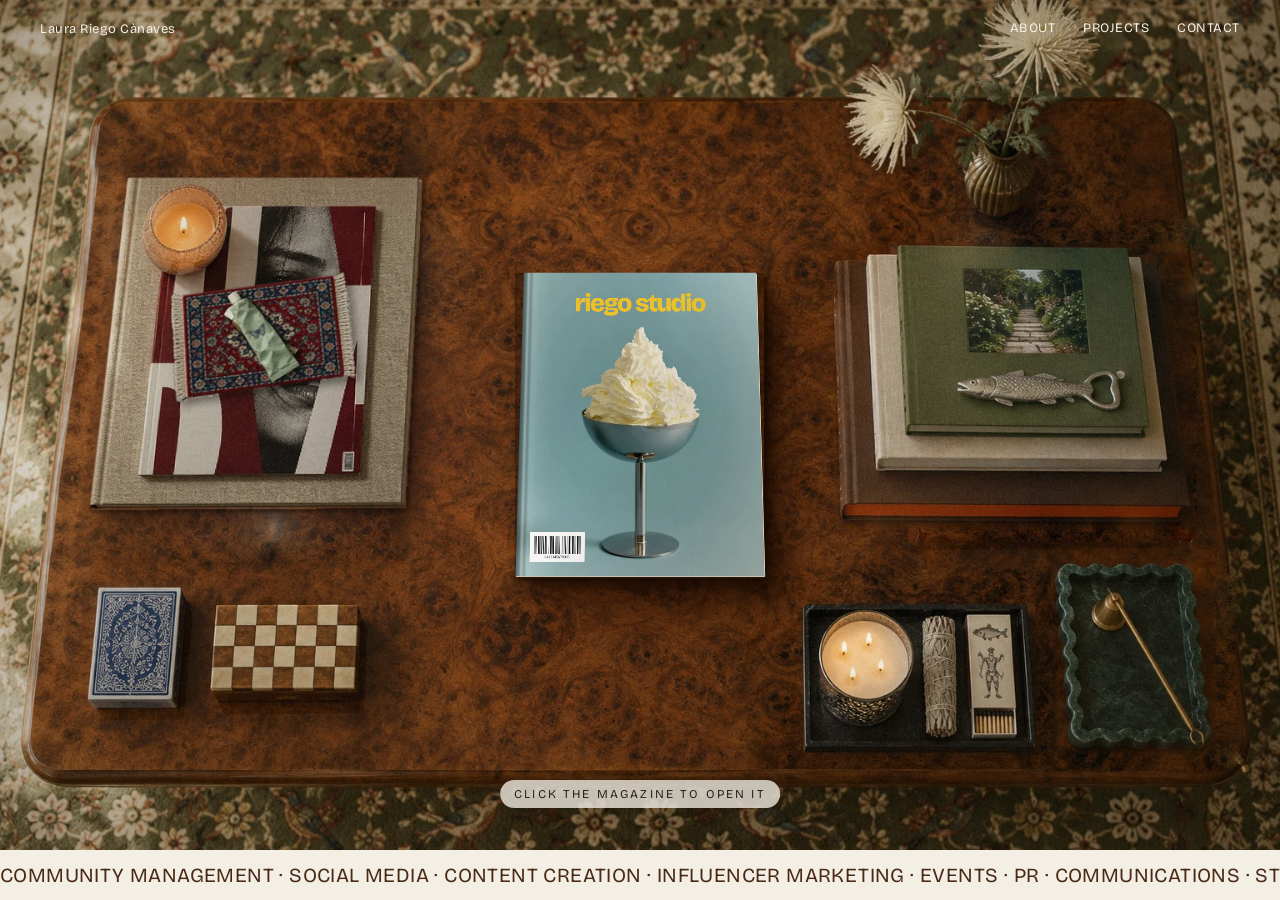
==== index.html @ 394cac2c "Coffee table: portfolio magazine follows the table's perspective too Co-Authored-By: Claude Opus 5.5" ====
<!DOCTYPE html>
<html lang="en">
<head>
<meta charset="UTF-8">
<meta name="viewport" content="width=device-width, initial-scale=1.0">
<title>Laura Riego Cànaves · riego studio</title>
<meta name="description" content="Laura Riego Cànaves, Creative Comms and Marketing Specialist. Portfolio of projects in community management, content creation, influencer marketing, events and PR.">
<meta property="og:title" content="Laura Riego Cànaves · riego studio">
<meta property="og:description" content="Creative Comms and Marketing Specialist.">
<meta property="og:image" content="/img/cover-back.webp">
<script src="js/page-flip.browser.js"></script>
<link href="https://fonts.googleapis.com/css2?family=Bricolage+Grotesque:opsz,wght@12..96,400;12..96,600;12..96,800&display=swap" rel="stylesheet">
<style>
  :root{
    --paper:#f4f1e8; --cream:#ebebe1; --ink:#161616; --soft:#55554e; --mute:#86867d; --line:#7a4a33;
    --yellow:#f2c72b; --font:"Bricolage Grotesque",system-ui,sans-serif;
    /* type scale (1.25): 13 / 16 / 20 / 25 / 39 / 61 */
    --t13:13px; --t16:16px; --t20:20px; --t25:25px; --t39:39px; --t61:61px;
  }
  *{box-sizing:border-box;margin:0;padding:0}
  html,body{background:#56542e;color:var(--ink)}
  body{font-family:var(--font);font-size:var(--t16);overflow:hidden;height:100vh}
  .table{position:fixed;inset:0;z-index:0;background:
      repeating-linear-gradient(90deg,rgba(0,0,0,.06) 0 2px,transparent 2px 7px),
      radial-gradient(ellipse at 50% 40%,#6d6a3d 0%,#56542e 70%,#4a4827 100%);}
  .scroller{position:relative;z-index:1}

  .bar{position:fixed;top:0;left:0;right:0;z-index:30;display:flex;justify-content:space-between;align-items:center;padding:20px 40px;font-size:var(--t13);color:var(--cream);letter-spacing:.04em}
  .bar .links{display:flex;gap:28px}
  .bar a{color:inherit;text-decoration:none;text-transform:uppercase;outline:none;border-bottom:1px solid transparent;transition:border-color .2s}
  .bar a:hover,.bar a:focus-visible,.bar a.on{border-bottom-color:currentColor}
  .toggles{position:fixed;left:0;right:0;top:50px;z-index:30;text-align:center;font-size:11px;color:var(--cream);letter-spacing:.04em;opacity:.85}
  .toggle{white-space:nowrap}
  .toggle button{background:none;border:0;color:inherit;font:inherit;cursor:pointer;opacity:.5;letter-spacing:.04em}
  .toggle button.on{opacity:1;text-decoration:underline;text-underline-offset:3px}
  .hint{position:fixed;left:50%;bottom:66px;transform:translateX(-50%);z-index:30;color:var(--cream);font-size:var(--t13);letter-spacing:.14em;opacity:var(--hint,1)}

  .stage{position:fixed;inset:0;z-index:5;overflow:hidden}
  .wrap{position:absolute;left:50%;top:calc(50% - 6px);width:1100px;height:700px;transform:translate(-50%,-50%) scale(var(--s,1)) translateX(var(--shift,-25%)) rotate(var(--rot,0deg)) translateX(25%) perspective(1400px) rotateX(var(--tilt,0deg)) translateX(-25%);transform-origin:50% 50%;transition:transform .55s cubic-bezier(.45,.05,.25,1)}
  #book{width:1100px;height:700px}
  /* paper: one class on <body class="p-recycled"> picks the stock */
  body{--pbg:#fbfaf7;--ptex:none;--psize:auto}
  body.p-cream{--pbg:#f4f1e8;--ptex:url("data:image/svg+xml,%3Csvg xmlns='http://www.w3.org/2000/svg' width='200' height='200'%3E%3Cfilter id='n'%3E%3CfeTurbulence type='fractalNoise' baseFrequency='.9' numOctaves='2' stitchTiles='stitch'/%3E%3CfeColorMatrix values='0 0 0 0 .5  0 0 0 0 .5  0 0 0 0 .5  0 0 0 .16 0'/%3E%3C/filter%3E%3Crect width='100%25' height='100%25' filter='url(%23n)'/%3E%3C/svg%3E");--psize:200px}
  body.p-laid{--pbg:#f7f5ef;--ptex:repeating-linear-gradient(0deg,rgba(90,80,60,.045) 0 1px,transparent 1px 3px),repeating-linear-gradient(90deg,rgba(90,80,60,.06) 0 1px,transparent 1px 28px);--psize:auto}
  body.p-linen{--pbg:#f6f3ec;--ptex:repeating-linear-gradient(0deg,rgba(90,80,60,.05) 0 1px,transparent 1px 2px),repeating-linear-gradient(90deg,rgba(90,80,60,.05) 0 1px,transparent 1px 2px),url("data:image/svg+xml,%3Csvg xmlns='http://www.w3.org/2000/svg' width='200' height='200'%3E%3Cfilter id='n'%3E%3CfeTurbulence type='fractalNoise' baseFrequency='.6' numOctaves='2' stitchTiles='stitch'/%3E%3CfeColorMatrix values='0 0 0 0 .45  0 0 0 0 .45  0 0 0 0 .45  0 0 0 .12 0'/%3E%3C/filter%3E%3Crect width='100%25' height='100%25' filter='url(%23n)'/%3E%3C/svg%3E");--psize:auto,auto,200px}
  body.p-recycled{--pbg:#f3f1ea;--ptex:url("data:image/svg+xml,%3Csvg xmlns='http://www.w3.org/2000/svg' width='260' height='260'%3E%3Cfilter id='f'%3E%3CfeTurbulence type='fractalNoise' baseFrequency='.35' numOctaves='2' seed='4'/%3E%3CfeColorMatrix values='0 0 0 0 .5  0 0 0 0 .46  0 0 0 0 .42  0 0 0 22 -16.1'/%3E%3CfeComponentTransfer%3E%3CfeFuncA type='linear' slope='.32'/%3E%3C/feComponentTransfer%3E%3C/filter%3E%3Crect width='100%25' height='100%25' filter='url(%23f)'/%3E%3C/svg%3E"),url("data:image/svg+xml,%3Csvg xmlns='http://www.w3.org/2000/svg' width='200' height='200'%3E%3Cfilter id='n'%3E%3CfeTurbulence type='fractalNoise' baseFrequency='1.2' numOctaves='2' stitchTiles='stitch'/%3E%3CfeColorMatrix values='0 0 0 0 .45  0 0 0 0 .45  0 0 0 0 .45  0 0 0 .14 0'/%3E%3C/filter%3E%3Crect width='100%25' height='100%25' filter='url(%23n)'/%3E%3C/svg%3E");--psize:260px,200px}
  .page .pg{position:absolute;inset:0;background-color:var(--pbg);background-image:var(--ptex);background-size:var(--psize);overflow:hidden}
  /* 3D: pages curve into the spine and catch light on the outer edge */
  .page .pg::after{content:'';position:absolute;inset:0;pointer-events:none;z-index:6}
  .page.odd .pg::after{background:linear-gradient(270deg,rgba(0,0,0,.38) 0%,rgba(0,0,0,.24) 1.5%,rgba(0,0,0,.15) 4%,rgba(0,0,0,.09) 7%,rgba(0,0,0,.05) 11%,rgba(0,0,0,.025) 16%,rgba(255,255,255,.08) 22%,rgba(255,255,255,0) 32%,rgba(0,0,0,0) 90%,rgba(0,0,0,.04) 100%)}
  .page.even .pg::after{background:linear-gradient(90deg,rgba(0,0,0,.34) 0%,rgba(0,0,0,.22) 1.5%,rgba(0,0,0,.14) 4%,rgba(0,0,0,.08) 7%,rgba(0,0,0,.045) 11%,rgba(0,0,0,.02) 16%,rgba(255,255,255,.08) 22%,rgba(255,255,255,0) 32%,rgba(0,0,0,0) 90%,rgba(0,0,0,.04) 100%)}
  .page.blank .pg{background:none!important}
  .page.blank .pg::after{display:none}
  .page.cover-page .pg::after{background:linear-gradient(90deg,rgba(0,0,0,.18),rgba(0,0,0,0) 4%,rgba(255,255,255,.06) 6%,rgba(255,255,255,0) 14%)}
  .page.back-page .pg::after{background:linear-gradient(270deg,rgba(0,0,0,.18),rgba(0,0,0,0) 4%,rgba(255,255,255,.06) 6%,rgba(255,255,255,0) 14%)}
  /* page-block thickness under the open book */
  .stack{position:absolute;top:0;width:550px;height:700px;pointer-events:none;z-index:0;transition:transform .5s;
    background:repeating-linear-gradient(90deg,#e9e6dd 0 1px,#d6d2c7 1px 2px);box-shadow:0 24px 34px -14px rgba(0,0,0,.45)}
  .stack.l{left:0;transform:translate(calc(var(--wl,0px) * -1),calc(var(--wl,0px) * .5))}
  .stack.r{left:550px;transform:translate(var(--wr,0px),calc(var(--wr,0px) * .5))}
  #book{position:relative;z-index:1}
  .stf__parent{filter:drop-shadow(0 18px 18px rgba(0,0,0,.28)) drop-shadow(0 2px 3px rgba(0,0,0,.25))}
  .folio{position:absolute;bottom:18px;font-size:11px;color:var(--mute);letter-spacing:.06em}
  .odd .folio{left:22px}.even .folio{right:22px}

  /* shared text styles: one family, two weights, six sizes */
  .pad{position:absolute;inset:48px}
  .label{font-size:var(--t13);color:var(--mute);letter-spacing:.08em;text-transform:uppercase}
  .h{font-weight:800;font-size:var(--t39);line-height:1.02;letter-spacing:-.03em}
  .sub{font-weight:600;font-size:var(--t16)}
  .body{font-size:var(--t16);line-height:1.55;color:var(--soft)}
  .rule{width:28px;height:1px;background:var(--ink);margin:20px 0 14px}

  /* covers */
  .cover{background-size:cover;background-position:center}
  .mast{position:absolute;left:0;right:0;top:44px;text-align:center;font-weight:800;font-size:var(--t61);line-height:1;letter-spacing:-.045em;color:var(--mast,var(--yellow))}
  .barcode{position:absolute;left:30px;bottom:30px;background:#fff;padding:6px 6px 2px;line-height:0}
  .barcode img{width:110px;height:auto}
  .bmast{position:absolute;left:30px;top:26px;font-weight:800;font-size:var(--t39);letter-spacing:-.04em;color:var(--yellow)}
  .bmail{position:absolute;right:28px;bottom:26px;font-size:var(--t13);color:var(--ink);background:rgba(244,241,232,.85);padding:4px 8px}

  /* intro + skills */
  .skills{list-style:none;display:grid;grid-template-columns:1fr 1fr;grid-auto-flow:column;grid-template-rows:repeat(6,auto);column-gap:24px;margin-top:14px}
  .skills li{display:grid;grid-template-columns:22px 1fr;column-gap:10px;align-items:baseline;font-size:var(--t16);line-height:1.9;color:var(--soft)}
  .skills li span{text-align:right;font-size:var(--t13);color:var(--mute);font-variant-numeric:tabular-nums}

  /* food collage */
  .food .item{position:absolute;opacity:0;transform:translateY(18px) rotate(var(--r,0deg));transition:opacity .7s,transform .9s cubic-bezier(.2,.7,.2,1);transition-delay:var(--d,0s)}
  .food.on .item{opacity:1;transform:translateY(0) rotate(var(--r,0deg))}
  .food .item img{width:100%;height:100%;object-fit:contain;display:block;filter:drop-shadow(0 6px 8px rgba(0,0,0,.16))}
  .food .num{position:absolute;width:32px;text-align:center;font-size:var(--t13);color:var(--ink);opacity:0;transition:opacity .5s;transition-delay:calc(var(--d,0s) + .45s)}
  .food.on .num{opacity:1}
  .food svg path{transition:stroke-dashoffset .6s;transition-delay:calc(var(--d,0s) + .3s)}
  .food.on svg path{stroke-dashoffset:0!important}
  .food svg{position:absolute;inset:0;width:100%;height:100%;pointer-events:none}
  .food svg path{fill:none;stroke:var(--line);stroke-width:.9;stroke-linecap:round;opacity:.6}

  /* projects index + grid */
  .plist{list-style:none;margin-top:18px}
  .plist li{margin-bottom:7px;cursor:pointer}
  .plist .t{font-size:var(--t13);color:var(--mute);margin-top:2px}
  .pgrid{position:absolute;left:40px;right:40px;top:40px;bottom:23px;display:grid;grid-template-columns:repeat(3,1fr);grid-template-rows:repeat(3,1fr);column-gap:14px;row-gap:14px}
  .cell{display:flex;flex-direction:column;min-height:0}
  .cell{cursor:pointer}
  .cell .ph{flex:1;min-height:0;background:#d9d9d1;overflow:hidden}
  .cell .ph img{width:100%;height:100%;object-fit:cover;display:block;transition:transform .4s}
  .cell:hover .ph img{transform:scale(1.04)}
  .cell .cap{font-size:var(--t13);margin-top:6px;line-height:1.3;height:2.6em}

  /* project pages */
  .tags{font-size:var(--t13);color:var(--mute);letter-spacing:.06em;text-transform:uppercase;line-height:1.6;margin:14px 0 22px}
  .stats{display:grid;grid-template-columns:1fr 1fr;gap:18px 20px;margin-top:28px}
  .stats b{display:block;font-weight:800;font-size:var(--t39);letter-spacing:-.03em;line-height:1}
  .stats span{font-size:var(--t13);color:var(--mute)}
  .media{position:absolute;left:40px;top:40px;width:470px;height:610px}
  .media .m{position:absolute;background:#dcdad2}
  .media .m.tph{background:none;filter:drop-shadow(0 8px 10px rgba(0,0,0,.28))}
  .tph-scr{position:absolute;left:5.57%;top:2.96%;width:89.2%;height:94.25%;border-radius:12% / 5.6%;background:#000;overflow:hidden}
  .media .m img.tph-frame{position:absolute;inset:0;width:100%;height:100%;object-fit:fill}
  .tph-st{position:absolute;left:0;right:0;top:5%;aspect-ratio:9/16;border-radius:8px;overflow:hidden}
  .tph-track{display:flex;height:100%;transition:transform .55s cubic-bezier(.45,.05,.25,1)}
  .tph-track img{flex:0 0 100%;width:100%;height:100%;object-fit:cover;display:block}
  .tph-bars{position:absolute;top:6px;left:6px;right:6px;display:flex;gap:2px}
  .tph-bars i{flex:1;height:2px;border-radius:2px;background:rgba(255,255,255,.38);overflow:hidden}
  .tph-bars b{display:block;height:100%;width:0;background:#fff}
  .tph-bars i.done b{width:100%}
  .tph-bars i.on b{animation:tphfill 2.3s linear forwards}
  @keyframes tphfill{to{width:100%}}
  .tph-reply{position:absolute;left:6px;right:7px;bottom:2.6%;display:flex;align-items:center;gap:5px}
  .tph-reply span{flex:1;height:11px;border:.8px solid rgba(255,255,255,.55);border-radius:99px;color:#fff;font:400 4.6px/10px -apple-system,Helvetica,Arial,sans-serif;padding-left:7px}
  .tph-reply svg{width:8px;height:8px;flex:0 0 8px}
  .tph-head{position:absolute;top:9px;left:6px;right:6px;display:flex;align-items:center;gap:3px;color:#fff;font:600 5px -apple-system,Helvetica,Arial,sans-serif;text-shadow:0 0 3px rgba(0,0,0,.25)}
  .media .m .tph-head img{width:9px;height:9px;flex:0 0 9px;border-radius:50%;box-shadow:0 0 0 .8px #fff}.tph-head b{flex:1;font-weight:600}.tph-head span{font-weight:400;font-size:6px}
  .tph-scr.igp{background:#fff;padding-top:9%;font-family:-apple-system,Helvetica,Arial,sans-serif;color:#111}
  .igp-top{display:flex;align-items:center;gap:3px;padding:0 6px 5px;border-bottom:.5px solid #eee}.igp-top svg{width:8px;height:8px}.igp-top b{font-size:6.5px;font-weight:700}
  .igp-user{display:flex;align-items:center;gap:3px;padding:4px 6px}.media .m .igp-user img{width:11px;height:11px;flex:0 0 11px;border-radius:50%}.igp-user b{font-size:5.6px;font-weight:600}.igp-tick{width:6px;height:6px}.igp-user span{margin-left:auto;font-size:4px;letter-spacing:.5px;color:#222}
  .igp-media{width:100%;aspect-ratio:4/5;background:#eee;overflow:hidden}.igp-media video{width:100%;height:100%;object-fit:cover;display:block}
  .igp-act{display:flex;align-items:center;gap:5px;padding:2px 6px 4px}.igp-act svg{width:9px;height:9px;flex:0 0 9px}.igp-sp{flex:1}
  .igp-dots{display:flex;justify-content:center;gap:1.6px;padding-top:5px}.igp-dots i{width:2.6px;height:2.6px;border-radius:50%;background:#c7c7c7}.igp-dots i.on{background:#0095f6}
  .igp-likes{font-size:5.4px;font-weight:600;padding:1px 6px}
  .igp-cap{font-size:5.2px;line-height:1.35;padding:1px 6px}.igp-cap b{font-weight:600}.igp-cap em{font-style:normal;color:#737373}
  .igp-date{font-size:4.4px;color:#737373;padding:2px 6px}
  .media .m img,.media .m video{width:100%;height:100%;object-fit:cover;object-position:var(--pos,center);display:block}
  .media .m.contain{background:none}
  .mk{position:absolute;inset:0;background-size:cover;background-position:center}
  .mkv{position:absolute;left:0;top:0;width:443px;height:960px;transform-origin:0 0;overflow:hidden;background:#000}
  .mkv .hidepill{position:absolute;left:25.5%;top:.9%;width:47%;height:5.3%;background:#e8deba;border-radius:4px;filter:blur(1px)}
  .mkv video{width:100%;height:100%;object-fit:cover;display:block}
  .media .m.contain img,.media .m.contain video{object-fit:contain}
  .media .canv{position:absolute;overflow:hidden}
  .media .canv .m{background:none}

  /* numbers */
  .prices{list-style:none;margin-top:18px}
  .prices li{display:flex;align-items:baseline;gap:10px;padding:14px 0;font-size:var(--t16)}
  .prices .dots{flex:1;border-bottom:1px dotted rgba(22,22,22,.45);transform:translateY(-5px)}
  .prices b{font-weight:800;font-size:var(--t39);letter-spacing:-.03em}
  .contact{display:flex;gap:24px;margin-top:12px;font-size:var(--t16)}
  .contact a{color:inherit;text-decoration:none}

  .inv{display:flex;flex-direction:column}
  .inv-top{display:flex;justify-content:space-between;border-bottom:1px solid rgba(22,22,22,.25);padding-bottom:10px}
  .inv-h{font-weight:800;font-size:var(--t61);line-height:.98;letter-spacing:-.04em;margin-top:120px}
  .inv-lede{font-size:var(--t20);line-height:1.45;color:var(--ink);max-width:400px}
  .inv-list{margin-top:34px;border-top:1px solid rgba(22,22,22,.25)}
  .inv-list div{display:flex;justify-content:space-between;align-items:baseline;padding:13px 0;border-bottom:1px solid rgba(22,22,22,.25)}
  .inv-list dt{font-size:var(--t13);color:var(--mute);letter-spacing:.08em;text-transform:uppercase}
  .inv-list dd{font-size:var(--t16)}
  .inv-list a{color:inherit;text-decoration:none}
  .inv-foot{margin-top:auto}
  body.mobile{--t13:17px;--t16:21px;--t20:24px;--t25:28px;--t39:46px;--t61:66px}
  body.mobile .wrap{width:550px;height:900px;top:calc(50% + 4px)}
  body.mobile #book{width:550px;height:900px}
  body.mobile .media{top:150px}
  body.mobile .food{top:100px!important;bottom:auto!important;height:700px}
  body.mobile .pgrid{top:60px;bottom:60px}
  body.mobile .stack{display:none}
  body.mobile .bar{padding:14px 16px;font-size:11px}
  body.mobile .bar .links{gap:14px}
  body.mobile .marquee div{font-size:15px;padding:10px 0}
  body.mobile .hint{bottom:52px;font-size:11px;white-space:nowrap}
  .marquee{position:fixed;left:0;right:0;bottom:0;z-index:30;background:var(--cream);border-top:1px solid rgba(22,22,22,.25);overflow:hidden;white-space:nowrap}
  .marquee div{display:inline-block;padding:13px 0;font-size:var(--t20);letter-spacing:.02em;animation:roll 50s linear infinite}
  @keyframes roll{to{transform:translateX(-50%)}}
  @media (prefers-reduced-motion:reduce){.marquee div{animation:none}}

  /* coffee table concept */
  .table{display:none}
  #table{position:fixed;inset:0 0 var(--banh,50px) 0;z-index:0;pointer-events:none;background:var(--tbg) center/cover no-repeat;transition:transform 1s cubic-bezier(.45,.05,.25,1),filter 1s}
  #table:after{content:"";position:absolute;inset:0;background:radial-gradient(ellipse at center,rgba(0,0,0,0) 40%,rgba(20,10,0,.35) 100%)}
  body.is-open #table{transform:scale(1.18);filter:blur(3px) brightness(.72)}
  html,body{background:#3a2414}
  #table{z-index:0!important}
  .wrap{transition:transform .9s cubic-bezier(.45,.05,.25,1)}
  body:not(.is-open) .wrap{cursor:pointer;margin-top:var(--tshift,-25px)}
  .wrap{transition:margin-top .9s cubic-bezier(.45,.05,.25,1)}


  body:not(.is-open) .cover-page.--right{box-shadow:0.60px 0.90px 0 #e2dacb,1.20px 1.80px 0 #c9c0ae,1.80px 2.70px 0 #a99f8c,3px 4px 1.5px rgba(35,16,3,.5);border-radius:1px 3px 3px 1px}
  .cover-page:before{content:"";position:absolute;top:0;bottom:0;left:0;width:7%;z-index:3;pointer-events:none;opacity:0;transition:opacity .4s;
    background:linear-gradient(90deg,rgba(0,0,0,.34) 0,rgba(0,0,0,.18) 18%,rgba(255,250,240,.32) 30%,rgba(0,0,0,.14) 46%,rgba(255,250,240,.10) 62%,rgba(0,0,0,0) 100%)}
  body:not(.is-open) .cover-page:before{opacity:1}
  body:not(.is-open) .cover-page .cover{filter:saturate(.78) contrast(.9) sepia(.22) brightness(.86)}
  .cover-page:after{content:"";position:absolute;inset:0;pointer-events:none;opacity:0;transition:opacity .4s;
    background:linear-gradient(118deg,rgba(255,238,210,.20) 0%,rgba(255,255,255,.04) 28%,rgba(255,255,255,0) 45%,rgba(40,18,0,.24) 100%),radial-gradient(ellipse 60% 40% at 30% 20%,rgba(255,245,225,.10),rgba(255,255,255,0) 70%),url("data:image/svg+xml,%3Csvg xmlns='http://www.w3.org/2000/svg' width='160' height='160'%3E%3Cfilter id='n'%3E%3CfeTurbulence type='fractalNoise' baseFrequency='.9' numOctaves='2' stitchTiles='stitch'/%3E%3CfeColorMatrix values='0 0 0 0 .5 0 0 0 0 .45 0 0 0 0 .4 0 0 0 .22 0'/%3E%3C/filter%3E%3Crect width='100%25' height='100%25' filter='url(%23n)'/%3E%3C/svg%3E");mix-blend-mode:multiply}
  body:not(.is-open) .cover-page:after{opacity:1}
  body:not(.is-open) .cover-page.--right > *:not(:before){filter:saturate(.78) contrast(.92) sepia(.2) brightness(.88)}
  body:not(.is-open) .cover-page .cover{filter:saturate(1.08) contrast(.98) sepia(.1) brightness(.95)!important}
  body:not(.is-open) .stf__parent{filter:none!important}
  #magsh{position:fixed;z-index:1;pointer-events:none;border-radius:3px;transition:opacity .4s;opacity:0}
  body:not(.is-open) #magsh{opacity:1}
  body.is-open .cover-page{box-shadow:none}
  body:not(.is-open) #book .page:first-child,body:not(.is-open) #book{border-radius:2px}
  #hint{position:fixed;left:50%;bottom:92px;transform:translateX(-50%);color:#f5ecdf;font-size:12px;letter-spacing:.18em;text-transform:uppercase;opacity:.85;transition:opacity .4s;text-shadow:0 1px 6px rgba(0,0,0,.5);pointer-events:none}
  body.is-open #hint{opacity:0}
  #closeMag{position:fixed;left:50%;bottom:calc(var(--banh,50px) + 14px);transform:translateX(-50%);z-index:40;font:inherit;font-size:11px;letter-spacing:.14em;text-transform:uppercase;color:#2a2620;background:rgba(243,239,228,.92);border:0;border-radius:99px;padding:7px 14px;cursor:pointer;opacity:0;pointer-events:none;transition:opacity .4s}
  body.is-open #closeMag{opacity:1;pointer-events:auto}
  body.is-open .stage{cursor:zoom-out}

</style>
</head>
<body><div id="table"></div>
<div class="table"></div>
<div class="bar">
  <span>Laura Riego Cànaves</span>
  <div class="links"><a href="#about" data-nav="about">About</a><a href="#projects" data-nav="projects">Projects</a><a href="#contact" data-nav="contact">Contact</a></div>
</div>
<div class="hint" id="hint">CLICK THE MAGAZINE TO OPEN IT</div><button id="closeMag" type="button" aria-label="Close the magazine">Close magazine ✕</button>
<script>if(matchMedia("(max-width: 600px), (pointer: coarse) and (max-width: 900px)").matches)document.getElementById("hint").textContent="SWIPE TO TURN THE PAGE";</script>
<div class="stage"><div class="wrap" id="wrap"><div class="stack l" id="stackL"></div><div class="stack r" id="stackR"></div><div id="book"></div></div></div>
<div class="marquee"><div id="mq"></div></div>

<script>
const SK=['Curious','Open-minded','Adaptable','Committed','Collaborative','Creative thinker','Easy going','Reliable','Problem solver','Critical thinker','Active listener','Fast learner'];
const V=(src,poster)=>({v:src,poster});
const PROJECTS=[
 {name:'Radisson Hotels Group',thumb:'img/grid-patio.webp',tags:'PR · Influencer marketing · Email marketing · Marketing and communications · Seasonal promotional strategies',
  stats:[['4','continents of media and agency partners'],['80+','press releases'],['3','influencer events supported'],['8','creator partnerships across 2 seasonal campaigns']],
  text:'Managed the end-to-end press release process for Radisson Hotel Group, overseeing design, layout, asset distribution, and coordination with media and agencies across Europe, Asia Pacific, the Middle East, and Africa. Developed influencer campaign strategies, managed creator partnerships and the Creator Hub programme, and supported international press trips while tracking media coverage, campaign performance, and earned media value to strengthen global brand visibility.',
  rows:[[{v:'video/radisson-2.mp4',poster:'img/p/radisson-video-2-poster.webp',ar:1016/640}],
        [{i:'img/p/radisson-2.webp',ar:606/762},{v:'video/radisson-3.mp4',poster:'img/p/radisson-video-3-poster.webp',ar:612/720}],
        [{i:'img/p/radisson-wide.webp',ar:1662/413}]]},
 {name:'Spotlight Comunicación',thumb:'img/grid-food.webp',tags:'Community management · Content creation · Influencer marketing · Media outreach · Events · Communication strategy · Shootings',
  text:'Managed digital marketing and community management for 15+ luxury hospitality brands, creating content, supporting photoshoots, coordinating campaigns and influencer activations, and overseeing social media production. Managed the agency’s Instagram and website, increasing followers by 30% and engagement by 25%, while supporting over 30 creator collaborations and tracking campaign performance.',
  stats:[['15+','luxury hospitality brands'],['30+','creator collaborations'],['30%','increase in followers'],['25%','increase in engagement']],
  tiles:{cols:3,ar:0.8},rows:[[{v:'video/spotlight-1.mp4',poster:'img/p/spotlight-video-1-poster.webp',ar:722/900},{v:'video/spotlight-2.mp4',poster:'img/p/spotlight-video-2-poster.webp',ar:642/900,pos:'50% 20%'},{i:'img/p/spotlight-3.webp',ar:1179/1434}],
        [{i:'img/p/spotlight-4.webp',ar:1179/1474},{v:'video/spotlight-3.mp4',poster:'img/p/spotlight-video-3-poster.webp',ar:724/900},{i:'img/p/spotlight-6.webp',ar:1179/1437}]]},
 {name:'TEDxIE Madrid',thumb:'img/grid-tedx.webp',tags:'Team management · Social media · Content creation · Event creation & set up · Merchandising',
  text:'Led the creative direction for TEDxIE Madrid by developing branding, digital campaigns, and promotional content. Designed merchandise, managed event communications and content creation, contributed to speaker selection, and oversaw the live event setup and content capture to deliver a cohesive and engaging brand experience.',
  stats:[['400+','attendees'],['5','team members led']],
  rows:[[{i:'img/p/tedxie-1.webp',ar:1080/1350},{i:'img/p/tedxie-2.webp',ar:2000/1332}],
        [{i:'img/p/tedxie-3.webp',ar:1080/1350},{i:'img/p/tedxie-4.webp',ar:2000/1332}],
        [{i:'img/p/tedxie-5.webp',ar:2000/1332},{i:'img/p/tedxie-6.webp',ar:2000/1333},{i:'img/p/tedxie-7.webp',ar:2000/1332}]]},
 {name:'Tails.com',thumb:'img/grid-tails.webp',tags:'Community management · Social media · Content creation · Influencer marketing · Reporting · Illustration',
  stats:[['41','personalised illustrations']],
  text:'Managed community management for the Tails.com social media accounts, alongside creating content for stories and posts, including Pet of the Week features and personalised pet illustrations. Ran the brand’s Facebook group community, creating content and engaging with members, while coordinating influencer partnerships and preparing performance reports to track engagement and campaign results.',
  shrink:.82,rows:[[{igpost:1,v:'video/tails.mp4',poster:'img/p/tails-video-poster.webp',ar:287/574},{i:'img/p/tails-zara.webp',ar:707/1000},{ph:1,stories:7,ar:287/574}],
        [{i:'img/p/tails-petweek.webp',ar:1000/510}]]},
 {name:'Coffee Book',thumb:'img/grid-coffeebook.webp',phone:{v:'video/coffeebook-app.mp4',poster:'img/p/coffeebook-app-poster.webp'},full:'img/p/coffeebook-full.webp',tags:'Market research · Branding · Visual identity · UI design · UX design · App design',
  text:'Conducted market research and created the branding and UI/UX design for Coffee Book’s ordering app, giving the café’s customers an easy way to browse the full menu, discover the latest offers and place orders in a few taps. Designed the app’s visual language, mapped the user journey from menu to checkout, and crafted an interface that feels intuitive, warm and true to the café.',rows:[[{ar:1},{ar:1}],[{ar:2.05}]]},
 {name:'Beefeater Gin & Lemon',thumb:'img/grid-gin.webp',tags:'Launch strategy · Owned, paid and earned media · Influencer marketing · Email marketing · Customer experience',
  text:'Developed the launch strategy for Beefeater Lemon in Spain, creating a campaign targeting a young, trend-conscious audience. Designed concepts for an interactive website, influencer collaborations, Spotify playlists, supermarket activations, social media content, and paid and owned media campaigns to increase brand awareness and drive engagement.',
  rows:[[{i:'img/p/beefeater-left.webp',ar:543/884,contain:1},{i:'img/p/beefeater-main.webp',ar:900/778,contain:1},{i:'img/p/beefeater-right.webp',ar:447/900,contain:1}],
        [{v:'video/beefeater-oep.mp4',poster:'img/p/beefeater-video-poster.webp',ar:1280/720}]]},
 {name:'Mango',thumb:'img/grid-field.webp',tags:'Crisis communication strategy · KOLs · PR · Partnerships',
  text:'Developed a corporate communication strategy for Mango across the UK, France, and Turkey to strengthen media engagement, brand visibility, and crisis preparedness. Conducted market research, identified communication challenges, and designed localized strategies including media relations, ambassador initiatives, academic and corporate partnerships, and a proactive crisis communication framework to enhance brand credibility and stakeholder trust.',
  canvas:{ar:1280/1198,items:[
    {i:'img/p/mango-1.webp',x:-1.72,y:38.65,w:119.69,h:56.34,pos:'top'},
    {i:'img/p/mango-2.webp',x:-18.05,y:0.42,w:90.63,h:54.42,contain:1},
    {i:'img/p/mango-3.webp',x:67.27,y:0,w:32.58,h:100}]}},
 {name:'Let’s Cook',thumb:'img/grid-cocktail.webp',tags:'Brand strategy · Events · Customer experience · Website and merchandising design · Advertising',
  text:'Developed a brand strategy to increase awareness and engagement for the culinary platform “Let’s Cook”. Redesigned the website, ingredient boxes, and overall user experience, designed merchandising, created concepts for events and brand collaborations, and developed advertising and communication materials to strengthen brand visibility, spark interest, and foster a more engaged community.',
  rows:[[{i:'img/p/letscook-banner.webp',ar:2000/1333}],
        [{i:'img/p/letscook-chicken.webp',ar:1587/2245},{i:'img/p/letscook-center.webp',ar:1672/941}],
        [{i:'img/p/letscook-l.webp',ar:2000/1414},{i:'img/p/letscook-r.webp',ar:2000/1414}]]},
 {name:'Illustrations',thumb:'img/grid-illustrations.webp',tags:'Digital illustration · Hand drawing · Character design · Personal work',
  text:'A collection of my more personal, creative work. From digital illustration to hand-drawn pieces, it moves between different styles, subjects and techniques, and is where I explore ideas outside of client briefs.',
  tiles:{cols:2,ar:0.77},rows:[[{i:'img/p/illustrations.webp',ar:1080/1440},{i:'img/p/illu-walk.webp',ar:1080/1350}],
        [{v:'video/illu-dogs.mp4',poster:'img/p/illu-dogs-poster.webp',ar:800/1132},{i:'img/p/illu-dog.webp',ar:1036/1382}]]}
];
const MW=470, MH=610, GAP=10;
function homog(q,w,h){ // map rect (0,0,w,h) onto quad q=[tl,tr,br,bl]
 const [[x0,y0],[x1,y1],[x2,y2],[x3,y3]]=q; const dx1=x1-x2,dx2=x3-x2,dy1=y1-y2,dy2=y3-y2,sx=x0-x1+x2-x3,sy=y0-y1+y2-y3;
 const den=dx1*dy2-dx2*dy1, g=(sx*dy2-dx2*sy)/den, hh=(dx1*sy-sx*dy1)/den;
 const a=x1-x0+g*x1,b=x3-x0+hh*x3,d=y1-y0+g*y1,e=y3-y0+hh*y3;
 return `matrix3d(${a/w},${d/w},0,${g/w},${b/h},${e/h},0,${hh/h},0,0,1,0,${x0},${y0},0,1)`;}
const TAN_Q=[[88.43,193.27],[236.86,130.68],[410.28,413.31],[251.67,483.97]]; // screen corners (slightly enlarged) in px of the 470x610 media box
function phonePage(p){const ph=p.phone;
 return `<div class="media" style="overflow:hidden"><div class="mk" style="background-image:url(img/p/cb-bg-tan.webp)"><div class="mkv" style="transform:${homog(TAN_Q,443,960)}"><video src="${ph.v}" poster="${ph.poster}" muted loop playsinline preload="none"></video><b class="hidepill"></b></div><img src="img/p/cb-ov-tan.webp" alt="" style="position:absolute;inset:0;width:100%;height:100%"></div></div>`;}
function mediaEl(m,style,cls=''){if(m.igpost){const ic=(d)=>`<svg viewBox="0 0 24 24" fill="none" stroke="#111" stroke-width="1.9" stroke-linecap="round" stroke-linejoin="round">${d}</svg>`;
 const tick=`<svg class="igp-tick" viewBox="0 0 24 24"><path fill="#0095f6" d="M12 1l2.6 2.2 3.4-.5 1 3.3 3 1.7-1.2 3.3 1.2 3.3-3 1.7-1 3.3-3.4-.5L12 23l-2.6-2.2-3.4.5-1-3.3-3-1.7L3.2 13 2 9.7l3-1.7 1-3.3 3.4.5z"/><path d="M7.5 12.2l3 3 6-6.2" stroke="#fff" stroke-width="2.2" fill="none" stroke-linecap="round" stroke-linejoin="round"/></svg>`;
 return `<div class="m tph" style="${style}"><div class="tph-scr igp"><div class="igp-top">${ic('<path d="M15 5l-7 7 7 7"/>')}<b>Posts</b></div><div class="igp-user"><img src="img/p/tails-avatar.png" alt=""><b>tails.com_uk</b>${tick}<span>•••</span></div><div class="igp-media"><video src="${m.v}" poster="${m.poster}" muted loop playsinline preload="none"></video></div><div class="igp-dots"><i class="on"></i><i></i><i></i><i></i><i></i><i></i><i></i></div><div class="igp-act">${ic('<path d="M20.8 4.6a5.5 5.5 0 0 0-7.8 0L12 5.7l-1-1a5.5 5.5 0 0 0-7.8 7.8l1 1L12 21l7.8-7.8 1-1a5.5 5.5 0 0 0 0-7.8z"/>')}${ic('<path d="M20.7 11.6A8.7 8.7 0 0 1 8 19.3L3 21l1.6-4.8a8.7 8.7 0 1 1 16.1-4.6z"/>')}${ic('<path d="M17 2l3 3-3 3M4 11V9a4 4 0 0 1 4-4h12M7 22l-3-3 3-3M20 13v2a4 4 0 0 1-4 4H4"/>')}${ic('<path d="M22 3 9.2 10.1M22 3l-7.3 18-3.6-8.6L2.5 8.8z"/>')}<span class="igp-sp"></span>${ic('<path d="M19 21l-7-5-7 5V4a1 1 0 0 1 1-1h12a1 1 0 0 1 1 1z"/>')}</div><div class="igp-likes">80 likes</div><div class="igp-cap"><b>tails.com_uk</b> Bonfire Night can be scary for our dogs! 🎆🐶 Here are a few simple tips… <em>more</em></div><div class="igp-date">November 4</div></div><img class="tph-frame" src="img/p/tails-phone.png" alt=""></div>`;}if(m.ph){const n=m.stories; return `<div class="m tph" style="${style}"><div class="tph-scr"><div class="tph-st"><div class="tph-track">${Array.from({length:n},(_,k)=>`<img src="img/p/tails-stories/story-${k+1}.webp" alt="" loading="lazy">`).join('')}</div><div class="tph-bars">${'<i><b></b></i>'.repeat(n)}</div><div class="tph-head"><img src="img/p/tails-avatar.png" alt=""><b>tails.com_uk</b><span>···</span><span>✕</span></div></div><div class="tph-reply"><span>Send message</span><svg viewBox="0 0 24 24" fill="none" stroke="#fff" stroke-width="2" stroke-linecap="round" stroke-linejoin="round"><path d="M20.8 4.6a5.5 5.5 0 0 0-7.8 0L12 5.7l-1-1a5.5 5.5 0 0 0-7.8 7.8l1 1L12 21l7.8-7.8 1-1a5.5 5.5 0 0 0 0-7.8z"/></svg><svg viewBox="0 0 24 24" fill="none" stroke="#fff" stroke-width="2" stroke-linecap="round" stroke-linejoin="round"><path d="M22 2 11 13M22 2l-7 20-4-9-9-4z"/></svg></div></div><img class="tph-frame" src="img/p/tails-phone.png" alt=""></div>`;}if(m.contain)cls+=' contain'; if(!m.i&&!m.v)return `<div class="m" style="${style}"></div>`; return m.v?`<div class="m ${cls}" style="${style}"><video src="${m.v}" poster="${m.poster}" muted loop playsinline preload="none"${m.restart?' data-restart="1"':''}></video></div>`
  :`<div class="m ${cls}" style="${style}"><img src="${m.i}" alt="" loading="lazy" decoding="async"></div>`;}
function justify(rows,k=1){ // whole images, no cropping; every row exactly the same width so edges line up
  const sumAr=rows.map(r=>r.reduce((a,m)=>a+m.ar,0));
  const heightAt=W=>rows.reduce((t,r,i)=>t+(W-GAP*(r.length-1))/sumAr[i],0)+GAP*(rows.length-1);
  let W=MW*k; if(heightAt(W)>MH*k){let lo=50,hi=MW;for(let i=0;i<40;i++){const m=(lo+hi)/2;heightAt(m)>MH*k?hi=m:lo=m;}W=lo;}
  const x0=(MW-W)/2; let y=(MH-heightAt(W))/2, out='';
  rows.forEach((r,ri)=>{const h=(W-GAP*(r.length-1))/sumAr[ri]; let x=x0;
    r.forEach((m,j)=>{const w=j===r.length-1? x0+W-x : m.ar*h; out+=mediaEl(m,`left:${x}px;top:${y}px;width:${w}px;height:${h}px`); x+=w+GAP;}); y+=h+GAP;});
  return out;}
function tiles(t,items){ // equal boxes, each picture fitted whole inside
  const w=(MW-GAP*(t.cols-1))/t.cols, h=w/t.ar, n=Math.ceil(items.length/t.cols), H=n*h+GAP*(n-1); let out='';
  items.forEach((m,i)=>{const x=(i%t.cols)*(w+GAP), y=(MH-H)/2+Math.floor(i/t.cols)*(h+GAP);
    out+=mediaEl({...m,contain:0},`left:${x}px;top:${y}px;width:${w}px;height:${h}px;${m.pos?`--pos:${m.pos};`:""}`);});
  return out;}
function canvas(c){ // original page compositions, scaled into the page
  let w=MW, h=w/c.ar; if(h>MH){h=MH;w=h*c.ar;}
  const ox=(MW-w)/2, oy=(MH-h)/2;
  return `<div class="canv" style="left:${ox}px;top:${oy}px;width:${w}px;height:${h}px">${c.items.map(m=>
    mediaEl(m,`left:${m.x}%;top:${m.y}%;width:${m.w}%;height:${m.h}%;${m.scale?`transform:scale(${m.scale});`:''}${m.pos?`--pos:${m.pos};`:''}`,m.contain?'contain':'')).join('')}</div>`;}
const pad2=n=>String(n).padStart(2,'0');
const F={
 cover:()=>`<div class="cover" style="position:absolute;inset:0;background-image:url(img/cover-back.webp);filter:saturate(.8)"></div>
   <h1 class="mast">riego studio</h1><div class="barcode"><img src="img/barcode.svg" alt=""></div>`,
 intro:()=>`<div class="pad"><p class="label">Hi:)</p><h2 class="h" style="margin-top:10px">I’m Laura,</h2><div class="rule"></div>
   <p class="label" style="color:var(--ink)">Creative Comms and Marketing Specialist</p>
   <p class="label" style="margin-top:150px">(I) My skills</p><ol class="skills">${SK.map((s,i)=>`<li><span>${i+1}</span>${s}</li>`).join('')}</ol></div>`,
 food:()=>`<div class="food" id="food" style="position:absolute;inset:0"><svg viewBox="0 0 550 700" id="fsvg"></svg></div>`,
 pindex:()=>`<div class="pad"><p class="label">(II)</p><h2 class="h" style="margin-top:10px">Projects</h2>
   <p class="body" style="margin-top:16px">From branding and digital marketing to events and creative campaigns, these projects reflect the way I like to work: combining strategy with creativity to build experiences that people genuinely connect with.</p>
   <ol class="plist">${PROJECTS.map((p,i)=>`<li data-go="${i}"><span class="sub">${i+1} ${p.name}</span><div class="t">${p.ph?'&nbsp;':p.tags.split(' · ').slice(0,3).join(' · ')}</div></li>`).join('')}</ol></div>`,
 pgrid:()=>`<div class="pgrid">${PROJECTS.map((p,i)=>`<div class="cell" data-go="${i}"><div class="ph">${p.thumb?`<img src="${p.thumb}" alt="">`:''}</div><div class="cap">(${i+1}) ${p.name}</div></div>`).join('')}</div>`,
 ptext:(p,i)=>`<div class="pad"><p class="label">(${pad2(i+1)})</p><h2 class="h" style="margin-top:10px">${p.name}</h2><p class="tags">${p.tags}</p>
   <p class="body">${p.ph?`<span class="label">${p.thumb&&!p.noMedia?'Text to come':'Pictures and text to come'}</span>`:p.text}</p>${p.stats?`<div class="stats">${p.stats.map(([n,l])=>`<div><b>${n}</b><span>${l}</span></div>`).join('')}</div>`:''}</div>`,
 pmedia:(p)=>p.phone?phonePage(p):p.full?`<div style="position:absolute;inset:0;background:url(${p.full}) center/cover"></div>`:`<div class="media">${p.canvas?canvas(p.canvas):p.tiles?tiles(p.tiles,p.rows.flat()):justify(p.rows,p.shrink||1)}</div>`,
 numbers:()=>`<div class="pad"><p class="label">(III)</p><h2 class="h" style="margin-top:10px">In numbers</h2><ul class="prices">
   <li>Luxury hospitality brands<span class="dots"></span><b>15+</b></li><li>Creator collaborations<span class="dots"></span><b>60+</b></li><li>Brands worked with<span class="dots"></span><b>20+</b></li></ul></div>`,
 contact:()=>`<div class="pad" style="display:flex;flex-direction:column;justify-content:center"><p class="label">(Contact)</p>
   <div class="contact"><a href="mailto:laura.riegocanaves@gmail.com">laura.riegocanaves@gmail.com</a><a href="https://www.linkedin.com/in/laura-riego-canaves/">LINKEDIN</a></div></div>`,
 letter:()=>`<div style="position:absolute;inset:0;background:url(img/p/receipts.webp) center/cover"></div>`,
 invite:()=>`<div class="pad inv">
   <div class="inv-top"><span class="label">(Contact)</span><span class="label">riego studio</span></div>
   <h2 class="inv-h">Pull up<br>a chair.</h2>
   <div class="rule"></div>
   <p class="inv-lede">Have an idea you’d like to talk through, or want to know more about me and my work? Let’s sit down and chat it over.</p>
   <dl class="inv-list">
     <div><dt>Email</dt><dd><a href="mailto:laura.riegocanaves@gmail.com">laura.riegocanaves@gmail.com</a></dd></div>
     <div><dt>LinkedIn</dt><dd><a href="https://www.linkedin.com/in/laura-riego-canaves/">Laura Riego Cànaves ↗</a></dd></div>
   </dl>
   <p class="inv-foot label">New projects · Collaborations · Or just to say hello</p></div>`,
 back:()=>`<div class="cover" style="position:absolute;inset:0;background-image:url(img/cover-front.webp);filter:saturate(.75)"></div>
   <p class="bmast">riego studio</p>`
};
// faces in reading order
const faces=[F.cover(),F.intro(),F.food(),F.pindex(),F.pgrid()];
const projectFace=[];
PROJECTS.forEach((p,i)=>{projectFace.push(faces.length);faces.push(F.ptext(p,i));faces.push(F.pmedia(p));});
faces.push(F.letter(),F.invite(),F.back());
const TOTAL=faces.length, book=document.getElementById('book');
const MOBILE=false; // single-page phone mode switched off: Laura wants the two-page magazine everywhere for now
if(MOBILE) document.body.classList.add('mobile');
const blank=()=>{const d=document.createElement('div'); d.className='page blank'; d.dataset.density='soft'; d.innerHTML='<div class="pg"></div>'; return d;};
if(!MOBILE) book.appendChild(blank());
faces.forEach((html,i)=>{const d=document.createElement('div'); const hard=i===0||i===TOTAL-1;
  d.className='page '+(i%2?'odd':'even')+(i===0?' cover-page':'')+(i===TOTAL-1?' back-page':''); d.dataset.density='soft';
  d.innerHTML=`<div class="pg">${html}${i>0&&i<TOTAL-1?`<span class="folio">${pad2(i)}</span>`:''}</div>`; book.appendChild(d);});
if(!MOBILE) book.appendChild(blank());
const S=MOBILE?TOTAL:TOTAL/2+1; // spreads incl. closed covers (blank pages either side keep the covers soft)

document.getElementById('mq').textContent='COMMUNITY MANAGEMENT · SOCIAL MEDIA · CONTENT CREATION · INFLUENCER MARKETING · EVENTS · PR · COMMUNICATIONS · STRATEGY · MOODBOARDS · WEB DESIGN · '.repeat(4);

// food collage: equal padding to all four page edges, free placement inside
const FOOD=[[12,40,58,105,105, 70,205,0],[3,188,36,150,150, 300,214,0],[2,404,68,95,95, 452,192,0],
  [4,36,248,130,130, 186,392,0],[11,226,246,120,120, 330,392,0],[10,394,226,26,132, 362,206,-12],[5,446,300,80,80, 500,404,0],
  [1,46,456,112,112, 186,488,0],[7,218,448,122,122, 284,604,0],[8,426,440,90,90, 384,470,0],
  [9,56,604,82,82, 168,664,-6],[6,426,584,96,96, 382,664,0]];
const K=0.82, PAD=56, W=550, H=700;
const els=FOOD.map(([n,x,y,w,h,lx,ly,r])=>({n,cx:x+w/2,cy:y+h/2,w:w*K,h:h*K,lx,ly,r}));
function fitAxis(get,size,inner){ // find scale s on centres so extent fits inner exactly
  const ext=s=>{let mn=1e9,mx=-1e9;els.forEach(e=>{const [c,half,lc]=get(e);mn=Math.min(mn,s*c-half,s*lc-12);mx=Math.max(mx,s*c+half,s*lc+12);});return [mn,mx];};
  let lo=0.3,hi=3;for(let i=0;i<40;i++){const m=(lo+hi)/2;const [a,b]=ext(m);(b-a>inner?hi=m:lo=m);}
  const s=(lo+hi)/2,[a]=ext(s);return v=>PAD+(s*v-a);
}
const mx=fitAxis(e=>[e.cx,e.w/2,e.lx],W,W-2*PAD), my=fitAxis(e=>[e.cy,e.h/2,e.ly],H,H-2*PAD);
const food=document.getElementById('food'), fsvg=document.getElementById('fsvg'); const foodEls=[];
els.forEach(e=>{
  const cx=mx(e.cx), cy=my(e.cy), lx=mx(e.lx), ly=my(e.ly);
  const it=document.createElement('div'); it.className='item';
  const dl=(foodEls.length*0.07).toFixed(2)+'s'; it.style.cssText=`left:${cx-e.w/2}px;top:${cy-e.h/2}px;width:${e.w}px;height:${e.h}px;--r:${e.r}deg;--d:${dl}`;
  it.innerHTML=`<img src="img/food-${e.n}.webp" alt="">`; food.appendChild(it);
  const lab=document.createElement('div'); lab.className='num'; lab.textContent=`(${e.n})`; lab.style.setProperty('--d',dl); lab.style.left=(lx-16)+'px'; lab.style.top=(ly-9)+'px'; food.appendChild(lab);
  // soft curve from under the dish (so it always touches it) to the edge of its number
  const dx=lx-cx, dy=ly-cy, d=Math.hypot(dx,dy), ux=dx/d, uy=dy/d;
  const te=Math.min(17/Math.max(Math.abs(ux),1e-3), 10/Math.max(Math.abs(uy),1e-3))+1;
  const ex=lx-ux*te, ey=ly-uy*te, mxp=(cx+ex)/2, myp=(cy+ey)/2, bend=Math.min(14,d*0.12);
  const L=document.createElementNS('http://www.w3.org/2000/svg','path');
  L.setAttribute('d',`M${cx},${cy} Q${mxp-uy*bend},${myp+ux*bend} ${ex},${ey}`); fsvg.appendChild(L);
  const len=L.getTotalLength(); L.style.setProperty('--d',dl); L.style.strokeDasharray=len; L.style.strokeDashoffset=len;
  foodEls.push({it,lab,L,len});
});

// real page curl (StPageFlip), driven by scroll one spread at a time
const clamp=(v,a=0,b=1)=>Math.min(b,Math.max(a,v));
const wrap=document.getElementById('wrap');
let layout='centred';
function fit(){ if(MOBILE){ const sc=Math.min((innerWidth-28)/550,(innerHeight-140)/900); wrap.style.setProperty('--s',sc.toFixed(3)); return; } const k=layout==='centred'?(window.TK||0.5):1; const sc=Math.min((innerWidth-(layout==='centred'?0:80))*k/1100,(innerHeight-220)*k/700,1.15); wrap.style.setProperty('--s',sc.toFixed(3));}
const pf=new St.PageFlip(book,{width:550,height:MOBILE?900:700,size:'fixed',showCover:false,usePortrait:MOBILE,useMouseEvents:!MOBILE,drawShadow:true,maxShadowOpacity:.6,
  flippingTime:650,mobileScrollSupport:false,disableFlipByClick:true,showPageCorners:true,startZIndex:2});
pf.loadFromHTML(document.querySelectorAll('#book .page'));
const spreadOf=i=>MOBILE?i:Math.floor(i/2); // library index (blank page at 0)
const pageOf=s=>MOBILE?s:2*s;
let busy=false;
const pages=[...document.querySelectorAll('#book .page')];
function setShift(){const pi=pf.getCurrentPageIndex(), sp=spreadOf(pi);
  if(MOBILE){ wrap.style.setProperty('--shift','0%'); document.getElementById('food').classList.toggle('on',pi===2); return; }
  wrap.style.setProperty('--shift',sp===0?'-25%':sp===S-1?'25%':'0%');
  const frac=pi/(pages.length-2);
  wrap.style.setProperty('--wl',(sp===0?0:2+7*frac).toFixed(1)+'px'); wrap.style.setProperty('--wr',(sp===S-1?0:2+7*(1-frac)).toFixed(1)+'px');
  const closed=sp===0||sp===S-1; const want=closed?'centred':'full'; if(layout!==want){layout=want; fit();} document.getElementById('stackL').style.opacity=closed?0:1; document.getElementById('stackR').style.opacity=closed?0:1;
  document.getElementById('food').classList.toggle('on',sp===1);}
// videos: everything paused while pages move; only the open spread plays once it has landed
function pauseAll(){document.querySelectorAll('#book video').forEach(v=>{if(!v.paused)v.pause();});}
function playOpen(){if(window.tphReset)tphReset();const pi=pf.getCurrentPageIndex();
  pages.forEach((pg,i)=>pg.querySelectorAll('video').forEach(v=>{ if(i===pi||(!MOBILE&&i===pi+1)){ if(v.preload!=='auto'){v.preload='auto';} if(v.paused){try{v.currentTime=0;}catch(e){}} v.play().catch(()=>{}); } else if(!v.paused) v.pause(); }));
  // warm up the next spread's videos so they start instantly
  [pi+2,pi+3].forEach(i=>pages[i]&&pages[i].querySelectorAll('video').forEach(v=>{if(v.preload==='none'){v.preload='metadata';v.load();}}));}
function go(dir,fast){ if(busy) return false; const sp=spreadOf(pf.getCurrentPageIndex()), t=sp+dir; if(t<0||t>S-1) return false;
  busy=true; pauseAll(); pf.getSettings().flippingTime=fast?450:650;
  // closing the magazine: the page printed on the back of the cover lifts away with it, and the page-block disappears
  if(!MOBILE&&(t===0||t===S-1)){     document.getElementById('stackL').style.opacity=0; document.getElementById('stackR').style.opacity=0;
    setTimeout(()=>{wrap.style.setProperty('--shift',t===0?'-25%':'25%'); layout='centred'; fit();},250); }
  if(!MOBILE&&(sp===0||sp===S-1)){ setTimeout(()=>{layout='full'; fit(); wrap.style.setProperty('--shift','0%');},150); }
  dir>0?pf.flipNext('bottom'):pf.flipPrev('bottom');
  document.getElementById('hint').style.setProperty('--hint',0); return true;}
pf.on('changeState',e=>{ if(e.data==='read'){busy=false; setShift(); if(queued){const q=queued; queued-=Math.sign(q); setTimeout(()=>{ if(!go(Math.sign(q),true)) {queued=0; playOpen();} },0); return;} playOpen();} else {busy=true; pauseAll();} });
pf.on('flip',setShift);
// strictly one page per scroll gesture: after a turn, every wheel event is ignored until the wheel or trackpad
// has been still for a moment AND the page has finished turning (stops trackpad momentum flipping extra pages)
let acc=0, locked=false, idleT, queued=0;
function unlockWhenIdle(){ clearTimeout(idleT); idleT=setTimeout(function u(){ if(busy){ idleT=setTimeout(u,20); return; } locked=false; acc=0; },180); }
addEventListener('wheel',e=>{ e.preventDefault(); const d=Math.abs(e.deltaY)>Math.abs(e.deltaX)?e.deltaY:e.deltaX;
  unlockWhenIdle();
  if(locked) return;
  acc+=d;
  if(Math.abs(acc)>=40){ if(go(Math.sign(acc))) locked=true; acc=0; } },{passive:false});
addEventListener('keydown',e=>{ if(['ArrowRight','ArrowDown','PageDown',' '].includes(e.key)){e.preventDefault();go(1);} if(['ArrowLeft','ArrowUp','PageUp'].includes(e.key)){e.preventDefault();go(-1);} });
let tx=0,ty=0; addEventListener('touchstart',e=>{tx=e.touches[0].clientX;ty=e.touches[0].clientY;},{passive:true});
addEventListener('touchend',e=>{const dx=e.changedTouches[0].clientX-tx, dy=e.changedTouches[0].clientY-ty; if(Math.max(Math.abs(dx),Math.abs(dy))<40)return; go((Math.abs(dy)>Math.abs(dx)?dy:dx)<0?1:-1);},{passive:true});
addEventListener('resize',fit);
// The blank pages either side of the covers are transparent (so the table shows). When the library reveals one,
// the page underneath would show through, so we clip that page to the exact opposite of the reveal, every frame.
const allPages=[...document.querySelectorAll('#book .page')], LB=allPages[0], RB=allPages[allPages.length-1];
const victims=[[LB,allPages[2]],[RB,allPages[allPages.length-3]]];
(function guard(){ if(MOBILE) return; victims.forEach(([blank,under])=>{ if(!under) return;
    const cp=blank.style.clipPath, m=cp&&cp.match(/polygon\((.*)\)/);
    if(m && blank.style.display!=='none' && /translate3d/.test(blank.style.transform)){
      const pts=m[1].split(',').map(q=>q.trim().split(/\s+/).map(parseFloat));
      const tr=blank.style.transform.match(/translate3d\(([-\d.e]+)px,\s*([-\d.e]+)px/), ang=(blank.style.transform.match(/rotate\(([-\d.e]+)rad/)||[0,0])[1]*1;
      const tx=tr?+tr[1]:0, ty=tr?+tr[2]:0, ox=parseFloat(blank.style.left)||0, ux=parseFloat(under.style.left)||0, c=Math.cos(ang), sn=Math.sin(ang);
      const w=pts.map(([x,y])=>[ox+tx+x*c-y*sn-ux, ty+x*sn+y*c]);
      under.style.clipPath=`path(evenodd, "M-5 -5 H560 V705 H-5 Z M${w.map(q=>q[0].toFixed(1)+' '+q[1].toFixed(1)).join(' L')} Z")`;
    } else if(under.style.clipPath && under.style.clipPath.startsWith('path')) under.style.clipPath='';
  }); requestAnimationFrame(guard); })();
// safety net: never stay locked if the library is already at rest
setInterval(()=>{ if(busy && pf.getState()==='read'){ const t=performance.now(); if(!window._stuck) window._stuck=t; else if(t-window._stuck>1200){busy=false; window._stuck=0; setShift(); playOpen();} } else window._stuck=0; },300);
// top navigation: About = "I'm Laura" spread, Projects = projects index, Contact = last spread before the back cover
function goSpread(t){ if(busy) return; const sp=spreadOf(pf.getCurrentPageIndex()); if(t===sp||t<0||t>S-1) return;
  busy=true; pauseAll(); pf.getSettings().flippingTime=650;
  if(sp===0||sp===S-1){ setTimeout(()=>{layout='full'; fit(); wrap.style.setProperty('--shift','0%');},150); }
  document.getElementById('hint').style.setProperty('--hint',0);
  if(Math.abs(t-sp)===1){ busy=false; go(t>sp?1:-1); } else pf.flip(pageOf(t),'bottom'); }
const NAV={about:()=>1, projects:()=>2, contact:()=>S-2};
document.querySelectorAll('[data-nav]').forEach(a=>a.addEventListener('click',e=>{e.preventDefault(); a.blur(); goSpread(NAV[a.dataset.nav]());}));
function markNav(){const sp=spreadOf(pf.getCurrentPageIndex()); document.querySelectorAll('[data-nav]').forEach(a=>a.classList.toggle('on',
  (a.dataset.nav==='about'&&sp===1)||(a.dataset.nav==='projects'&&sp>=2&&sp<S-2)||(a.dataset.nav==='contact'&&sp===S-2)));}
pf.on('flip',markNav);
document.querySelectorAll('[data-go]').forEach(el=>el.addEventListener('click',ev=>{ev.stopPropagation(); if(busy) return;
  const fi=projectFace[+el.dataset.go]+(MOBILE?0:1); busy=true; pauseAll(); pf.getSettings().flippingTime=650; pf.flip(fi,'bottom');}));
// title colour toggle



fit();setShift();

// Tails.com stories: slide one after another like Instagram
(function(){let k=0,t;function step(){document.querySelectorAll('.tph').forEach(p=>{if(!p.querySelector('.tph-track'))return;const tr=p.querySelector('.tph-track'),bars=[...p.querySelectorAll('.tph-bars i')],n=bars.length,i=k%n;
  tr.style.transform=`translateX(${-i*100}%)`;bars.forEach((b,j)=>{b.classList.toggle('done',j<i);b.classList.remove('on');});void bars[i].offsetWidth;bars[i].classList.add('on');});k++;}
 window.tphReset=()=>{clearInterval(t);k=0;step();t=setInterval(step,2300);}; tphReset();})();

// Instagram post phone: carousel dots follow the post's slides
document.querySelectorAll('.igp').forEach(p=>{const v=p.querySelector('video'),d=[...p.querySelectorAll('.igp-dots i')];
 v.addEventListener('timeupdate',()=>{if(!v.duration)return;const i=Math.min(d.length-1,Math.floor(v.currentTime/v.duration*d.length));d.forEach((x,j)=>x.classList.toggle('on',j===i));});});

// coffee table concept: open on click, table zooms behind
(function(){const b=document.body;function upd(){const sp=spreadOf(pf.getCurrentPageIndex());const closed=sp===0||sp===S-1;b.classList.toggle('is-open',!closed);wrap.style.setProperty('--rot',closed?(window.TROT||'-3deg'):'0deg');wrap.style.setProperty('--tilt',closed?(window.TTILT||'0deg'):'0deg');}
 pf.on('changeState',upd); pf.on('flip',upd); setInterval(upd,300); upd();
 wrap.addEventListener('click',()=>{ if(!b.classList.contains('is-open')){ const sp=spreadOf(pf.getCurrentPageIndex()); go(sp===0?1:-1);} });})();

// table options: ?t=green|walnut|glass
(function(){const T={
 green:{img:'t-green.webp',nav:'#2b2a16',ban:'#f3efe4',banc:'#3c3b1f',bg:'#d9d1c1',k:.5,rot:'-4deg'},
 walnut:{img:'t-walnut.webp',nav:'#f4ece0',ban:'#f3efe4',banc:'#4a2a16',bg:'#6a6560',k:.46,rot:'3deg'},
 cloth:{img:'',nav:'#f3efe4',ban:'#f3efe4',banc:'#3c3b1f',bg:'#56542e',k:.5,rot:'-3deg'},
 rugglass:{img:'t-rugglass.webp',nav:'#f3efe4',ban:'#f3efe4',banc:'#3c3b1f',bg:'#4a4a30',k:.5,rot:'0.6deg'},
 rugwalnut2:{img:'img/coffee-table.webp',nav:'#f3efe4',ban:'#f3efe4',banc:'#4a2a16',bg:'#4a4a30',k:.45,rot:'0deg',tilt:'8deg'},
 rugwalnut:{img:'t-rugwalnut.webp',nav:'#f3efe4',ban:'#f3efe4',banc:'#4a2a16',bg:'#4a4a30',k:.5,rot:'-0.8deg'},
 glass:{img:'t-glass.webp',nav:'#2a2620',ban:'#f3efe4',banc:'#2a2620',bg:'#e8e2d6',k:.48,rot:'-2deg'}};
 const c=T[new URLSearchParams(location.search).get('t')||'rugwalnut2'];window.TK=c.k;window.TROT=c.rot;window.TTILT=c.tilt||'0deg';
 const st=document.createElement('style');st.textContent=`#table{--tbg:${c.img?`url(${c.img})`:'none'}}${c.img?'':'#table{display:none}.table{display:block!important}'}html,body{background:${c.bg}!important}
 .bar span,.bar a{color:${c.nav}!important}
 .marquee{background:${c.ban}!important;border-top:0!important}.marquee div{color:${c.banc}!important}
 .hint{color:#2a2620!important;background:rgba(243,239,228,.92);padding:7px 14px;border-radius:99px;text-shadow:none!important}`;document.head.appendChild(st);fit&&fit();})();

// cloth option: her food cut-outs placed around the magazine like a lunch table
(function(){ if((new URLSearchParams(location.search).get('t'))!=='cloth') return;
 const P=[[3,'17%','17%',140,-8],[12,'30%','70%',92,10],[4,'72%','15%',122,6],[5,'81%','52%',84,-12],[7,'15%','58%',124,4],[10,'27%','40%',24,-28],[6,'66%','67%',92,8],[2,'86%','22%',76,0]];
 const box=document.createElement('div'); box.id='cloth'; box.style.cssText='position:fixed;inset:0;z-index:2;pointer-events:none;transition:filter 1s,transform 1s';
 box.innerHTML=P.map(([n,x,y,w,r])=>`<img src="img/food-${n}.webp" style="position:absolute;left:${x};top:${y};width:${w}px;transform:translate(-50%,-50%) rotate(${r}deg);filter:drop-shadow(6px 10px 10px rgba(20,18,5,.45))">`).join('');
 document.body.prepend(box);
 const s2=document.createElement('style'); s2.textContent='body.is-open #cloth{filter:blur(3px) brightness(.7);transform:scale(1.12)}'; document.head.appendChild(s2);})();

// keep the table between the nav and the banner; centre the closed magazine on the table
(function(){function f(){const m=document.querySelector('.marquee');const h=m?m.offsetHeight:50;document.documentElement.style.setProperty('--banh',h+'px');document.documentElement.style.setProperty('--tshift',(-h/2)+'px');}
 addEventListener('resize',f);f();setTimeout(f,300);})();

// real contact + cast shadow under the closed magazine, drawn on the table
(function(){const d=document.createElement('div');d.id='magsh';document.body.appendChild(d);
 function f(){const c=document.querySelector('.cover-page');if(!c)return;const r=c.getBoundingClientRect();if(!r.width)return;
  d.style.left=r.left+'px';d.style.top=r.top+'px';d.style.width=r.width+'px';d.style.height=r.height+'px';
  d.style.transform='rotate('+(getComputedStyle(document.querySelector('.wrap')).getPropertyValue('--rot')||'0deg')+')';
  d.style.boxShadow='3px 4px 2px rgba(25,10,0,.6), 9px 13px 10px rgba(20,8,0,.5), 20px 28px 26px rgba(20,8,0,.42), 36px 48px 52px rgba(20,8,0,.28)';
  d.style.background='rgba(20,8,0,.4)';}
 setInterval(f,250);addEventListener('resize',f);f();})();

// back to the table: close button, Escape, or clicking the table around the open magazine
(function(){const close=()=>{ if(document.body.classList.contains('is-open')) goSpread(0); };
 document.getElementById('closeMag').addEventListener('click',e=>{e.stopPropagation();close();});
 addEventListener('keydown',e=>{ if(e.key==='Escape') close(); });
 document.querySelector('.stage').addEventListener('click',e=>{ if(!document.body.classList.contains('is-open')) return; if(e.target.closest('.stf__block')||e.target.closest('a,button')) return; close(); });})();
</script>
</body>
</html>
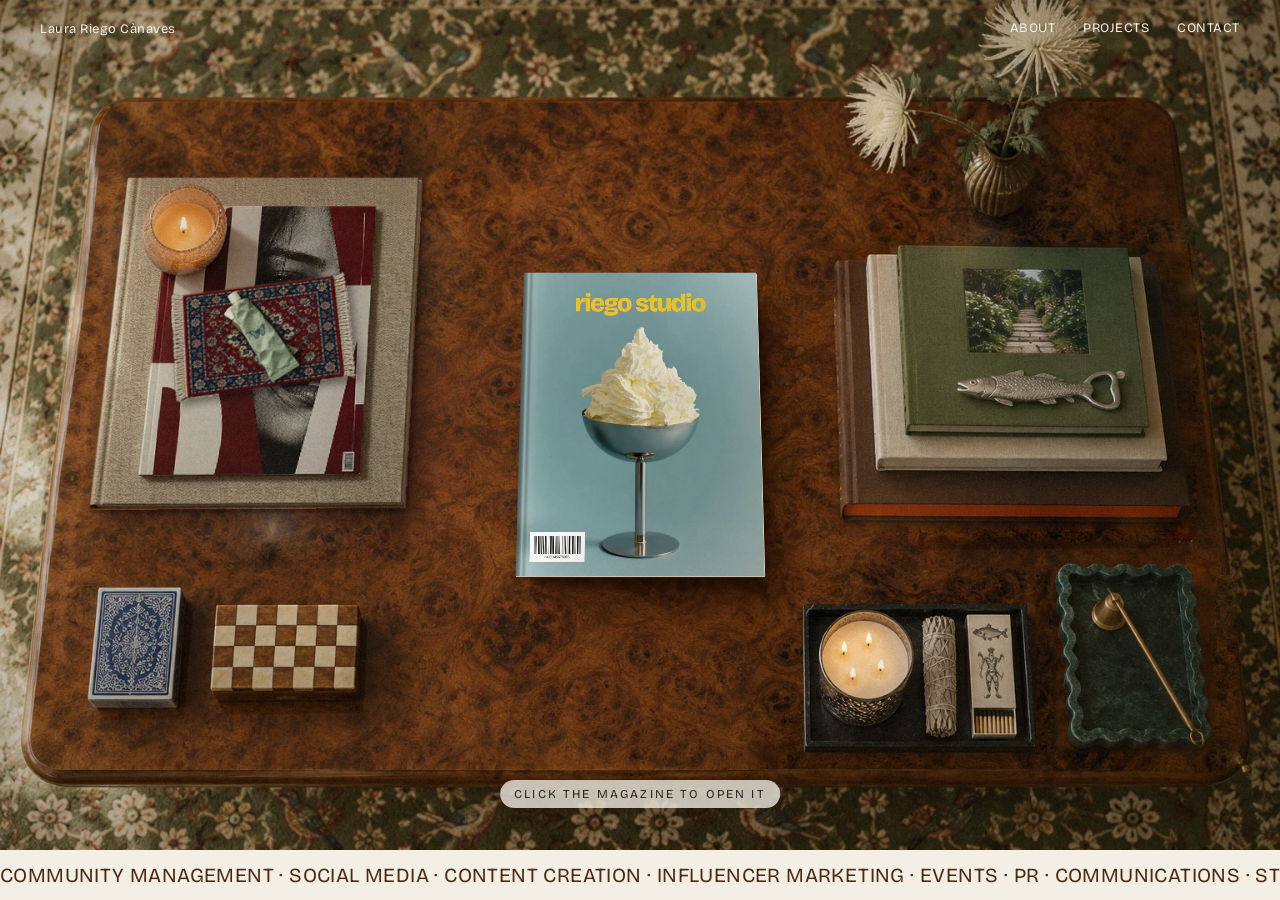
==== commit 9b8bcf3d: "Coffee table: magazine shadow stays under the tilted cover Co-Authored-By: Claude Opus 5.5 <noreply@" ====
--- a/index.html
+++ b/index.html
@@ -517,10 +517,10 @@
 // real contact + cast shadow under the closed magazine, drawn on the table
 (function(){const d=document.createElement('div');d.id='magsh';document.body.appendChild(d);
  function f(){const c=document.querySelector('.cover-page');if(!c)return;const r=c.getBoundingClientRect();if(!r.width)return;
-  d.style.left=r.left+'px';d.style.top=r.top+'px';d.style.width=r.width+'px';d.style.height=r.height+'px';
+  const ix=r.width*0.035,it=r.height*0.04;d.style.left=(r.left+ix)+'px';d.style.top=(r.top+it)+'px';d.style.width=(r.width-2*ix)+'px';d.style.height=(r.height-it-2)+'px';
   d.style.transform='rotate('+(getComputedStyle(document.querySelector('.wrap')).getPropertyValue('--rot')||'0deg')+')';
   d.style.boxShadow='3px 4px 2px rgba(25,10,0,.6), 9px 13px 10px rgba(20,8,0,.5), 20px 28px 26px rgba(20,8,0,.42), 36px 48px 52px rgba(20,8,0,.28)';
-  d.style.background='rgba(20,8,0,.4)';}
+  d.style.background='transparent';}
  setInterval(f,250);addEventListener('resize',f);f();})();
 
 // back to the table: close button, Escape, or clicking the table around the open magazine
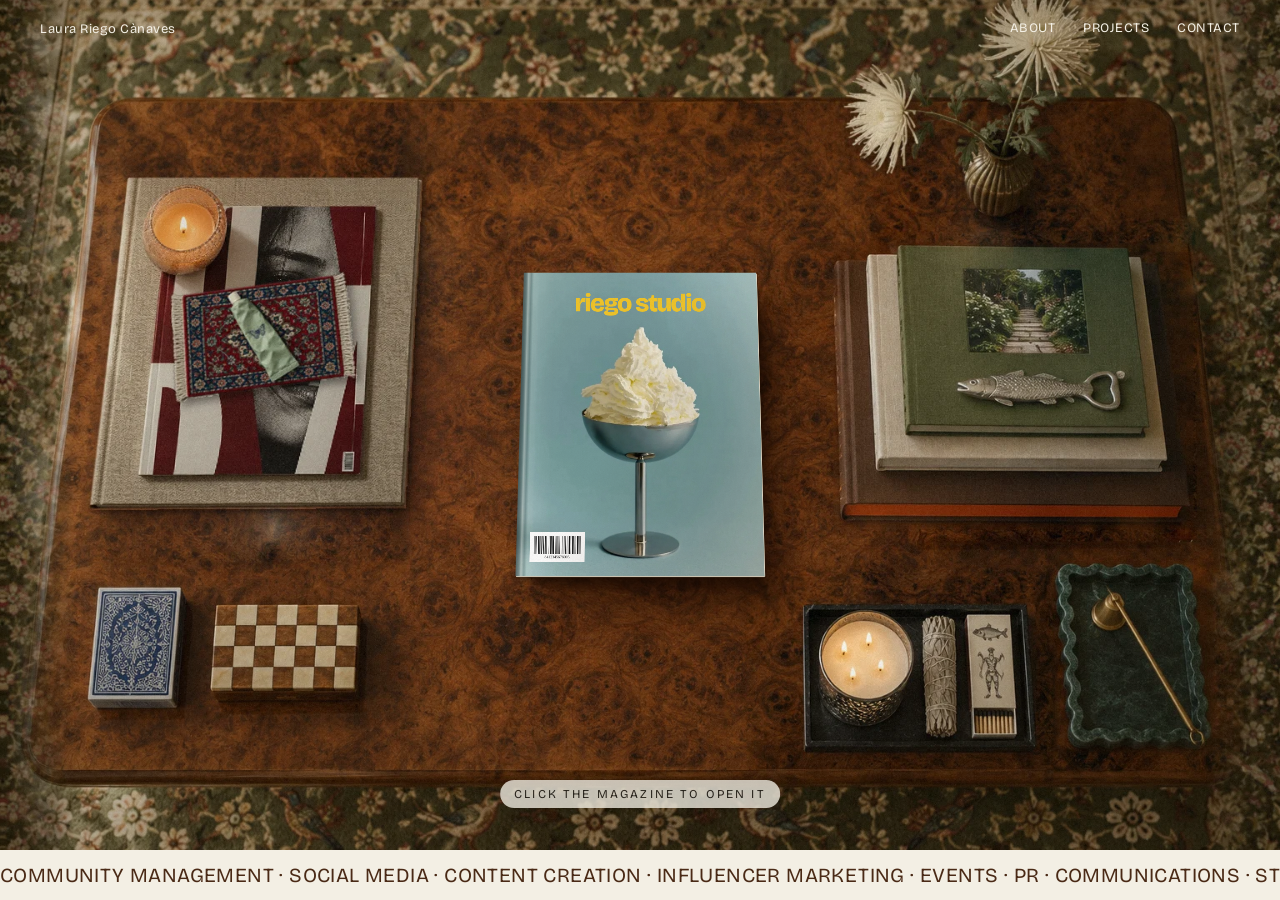
==== commit 38a419d4: "Coffee table: real rug at the sides instead of a blurred fill; hand cream only Co-Authored-By: Claud" ====
--- a/index.html
+++ b/index.html
@@ -528,6 +528,18 @@
  document.getElementById('closeMag').addEventListener('click',e=>{e.stopPropagation();close();});
  addEventListener('keydown',e=>{ if(e.key==='Escape') close(); });
  document.querySelector('.stage').addEventListener('click',e=>{ if(!document.body.classList.contains('is-open')) return; if(e.target.closest('.stf__block')||e.target.closest('a,button')) return; close(); });})();
+
+// keep the whole table visible: its bottom edge sits a little above the banner
+(function(){const IW=2656,IH=1024,TOP=0.112,BOT=0.915;
+ function f(){const el=document.getElementById('table');if(!el)return;const W=el.clientWidth,H=el.clientHeight;if(!W||!H)return;
+  const gap=Math.max(18,H*0.03);
+  // scale: cover by default, but never so big that the table can't fit between nav (54px) and the gap
+  const tw=1536; let sc=Math.max(W/tw,H/IH); const maxSc=(H-Math.max(18,H*0.03)-54)/((0.915-0.112)*IH); if(sc>maxSc) sc=maxSc;
+  const w=IW*sc,h=IH*sc; let y=(H-h)/2;
+  const tb=y+BOT*h; if(tb>H-gap) y-= (tb-(H-gap));
+  const tt=y+TOP*h; if(tt<54 && (H-gap)-(BOT*h+y)>0) y+=Math.min(54-tt,(H-gap)-(BOT*h+y)); if(y>0) y=0;
+  el.style.backgroundSize=w+'px '+h+'px'; el.style.backgroundPosition=((W-w)/2)+'px '+y+'px';}
+ addEventListener('resize',f); setTimeout(f,50); setTimeout(f,400); f();})();
 </script>
 </body>
 </html>
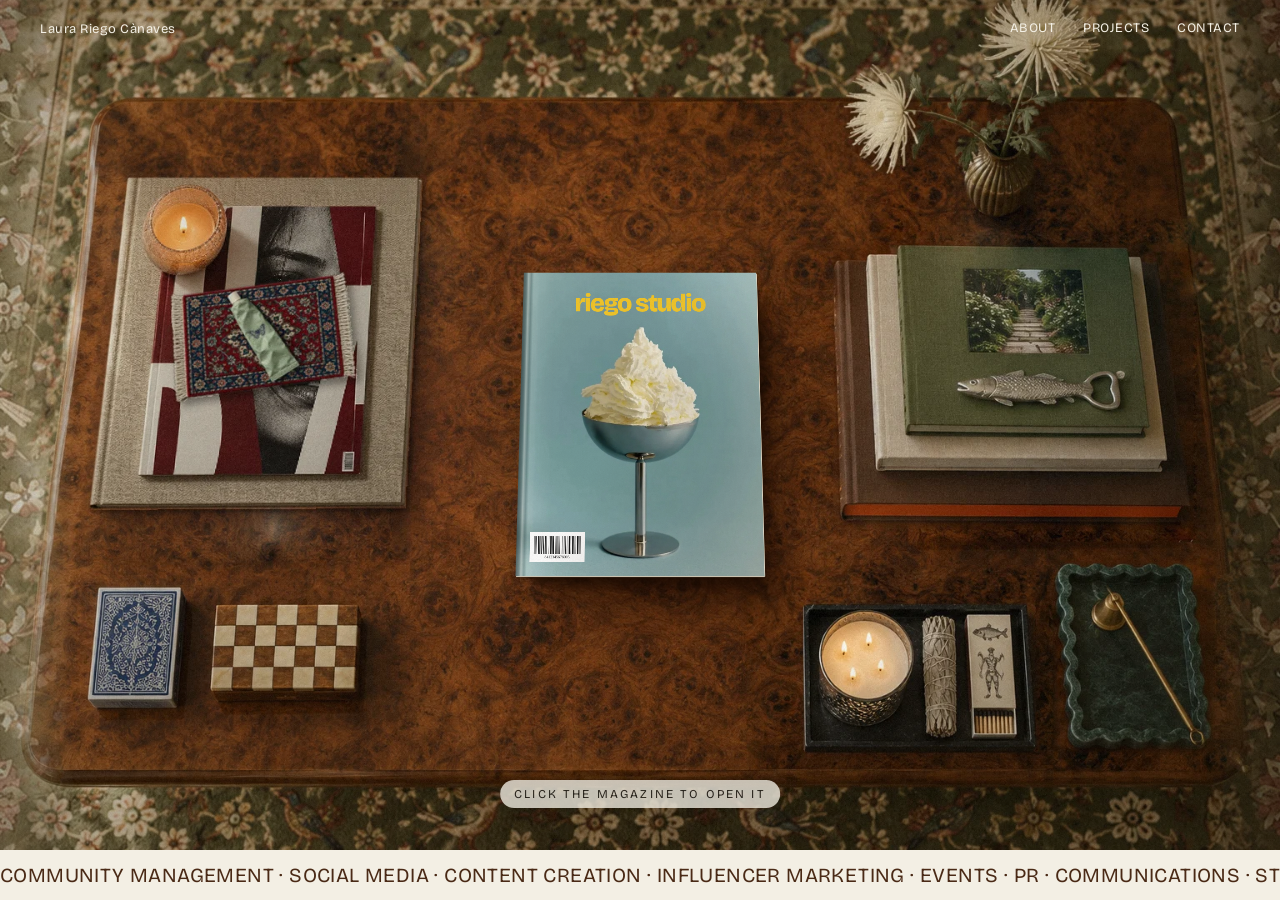
==== commit f016c318: "Coffee table: rug continues to the screen edges; single hand cream Co-Authored-By: Claude Opus 5.5 <" ====
--- a/index.html
+++ b/index.html
@@ -530,7 +530,7 @@
  document.querySelector('.stage').addEventListener('click',e=>{ if(!document.body.classList.contains('is-open')) return; if(e.target.closest('.stf__block')||e.target.closest('a,button')) return; close(); });})();
 
 // keep the whole table visible: its bottom edge sits a little above the banner
-(function(){const IW=2656,IH=1024,TOP=0.112,BOT=0.915;
+(function(){const IW=2496,IH=1024,TOP=0.112,BOT=0.915;
  function f(){const el=document.getElementById('table');if(!el)return;const W=el.clientWidth,H=el.clientHeight;if(!W||!H)return;
   const gap=Math.max(18,H*0.03);
   // scale: cover by default, but never so big that the table can't fit between nav (54px) and the gap
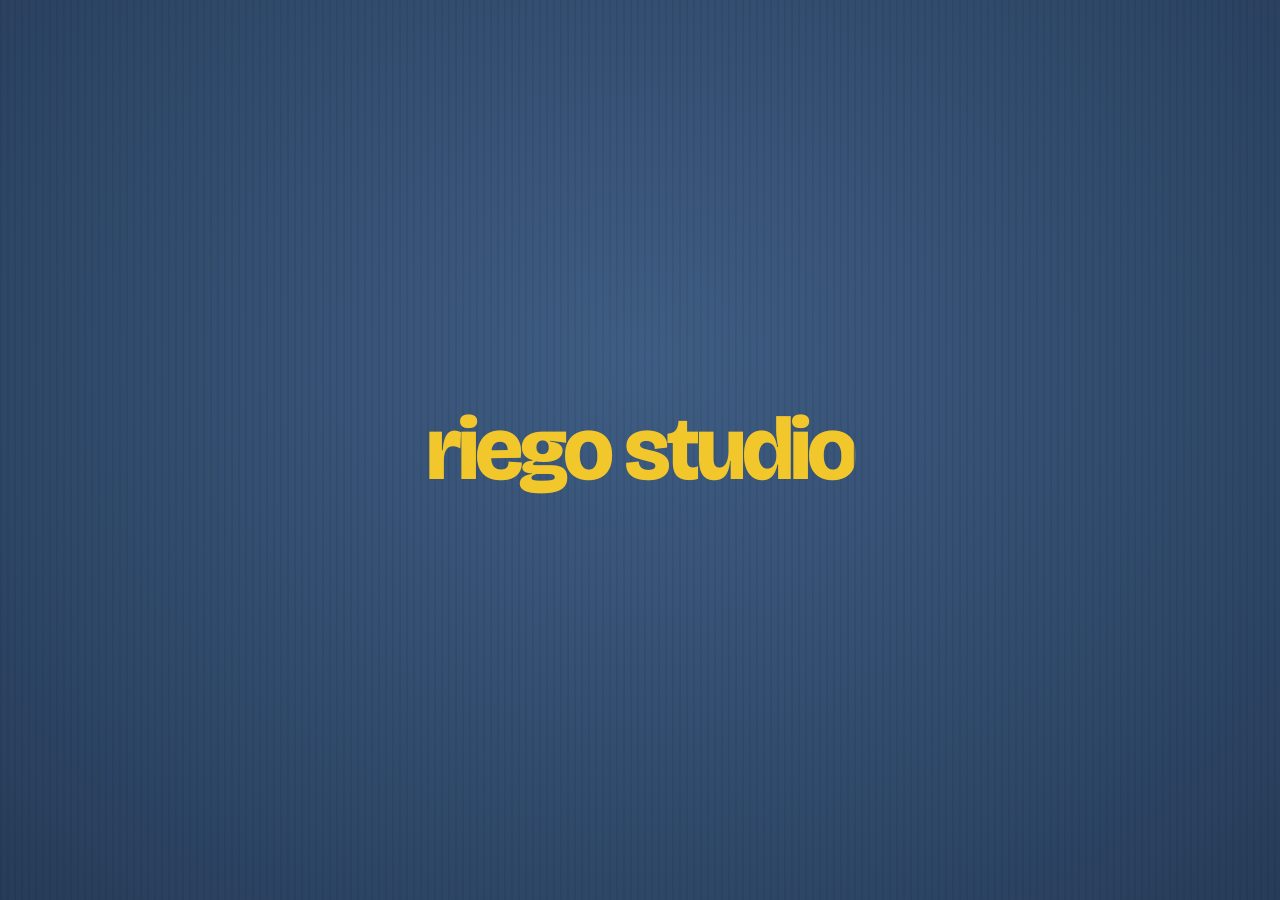
==== commit 411c08ef: "Loading screen: textured blue background with riego studio logo filling up in yellow Co-Authored-By:" ====
--- a/index.html
+++ b/index.html
@@ -217,9 +217,19 @@
   body.is-open #closeMag{opacity:1;pointer-events:auto}
   body.is-open .stage{cursor:zoom-out}
 
+
+  #loader{position:fixed;inset:0;z-index:100;display:flex;align-items:center;justify-content:center;
+    background:repeating-linear-gradient(90deg,rgba(0,0,0,.06) 0 2px,transparent 2px 7px),
+      radial-gradient(ellipse at 50% 40%,#3f5d84 0%,#2e4767 70%,#263c58 100%);
+    transition:opacity .7s ease,visibility .7s}
+  #loader.done{opacity:0;visibility:hidden}
+  #loader .lg{position:relative;font-family:var(--font);font-weight:800;font-size:clamp(44px,7vw,96px);line-height:1;letter-spacing:-.045em;white-space:nowrap}
+  #loader .lg .base{color:rgba(242,199,43,.22)}
+  #loader .lg .fill{position:absolute;inset:0;color:var(--yellow);clip-path:inset(0 100% 0 0);animation:charge 1.6s cubic-bezier(.6,.1,.3,1) forwards}
+  @keyframes charge{to{clip-path:inset(0 0 0 0)}}
 </style>
 </head>
-<body><div id="table"></div>
+<body><div id="loader" aria-hidden="true"><div class="lg"><span class="base">riego studio</span><span class="fill">riego studio</span></div></div><div id="table"></div>
 <div class="table"></div>
 <div class="bar">
   <span>Laura Riego Cànaves</span>
@@ -541,5 +551,6 @@
   el.style.backgroundSize=w+'px '+h+'px'; el.style.backgroundPosition=((W-w)/2)+'px '+y+'px';}
  addEventListener('resize',f); setTimeout(f,50); setTimeout(f,400); f();})();
 </script>
+<script>(function(){var t0=Date.now(),L=document.getElementById('loader');function hide(){setTimeout(function(){L.classList.add('done')},Math.max(0,1800-(Date.now()-t0)))}if(document.readyState==='complete')hide();else window.addEventListener('load',hide);setTimeout(function(){L.classList.add('done')},6000)})();</script>
 </body>
 </html>
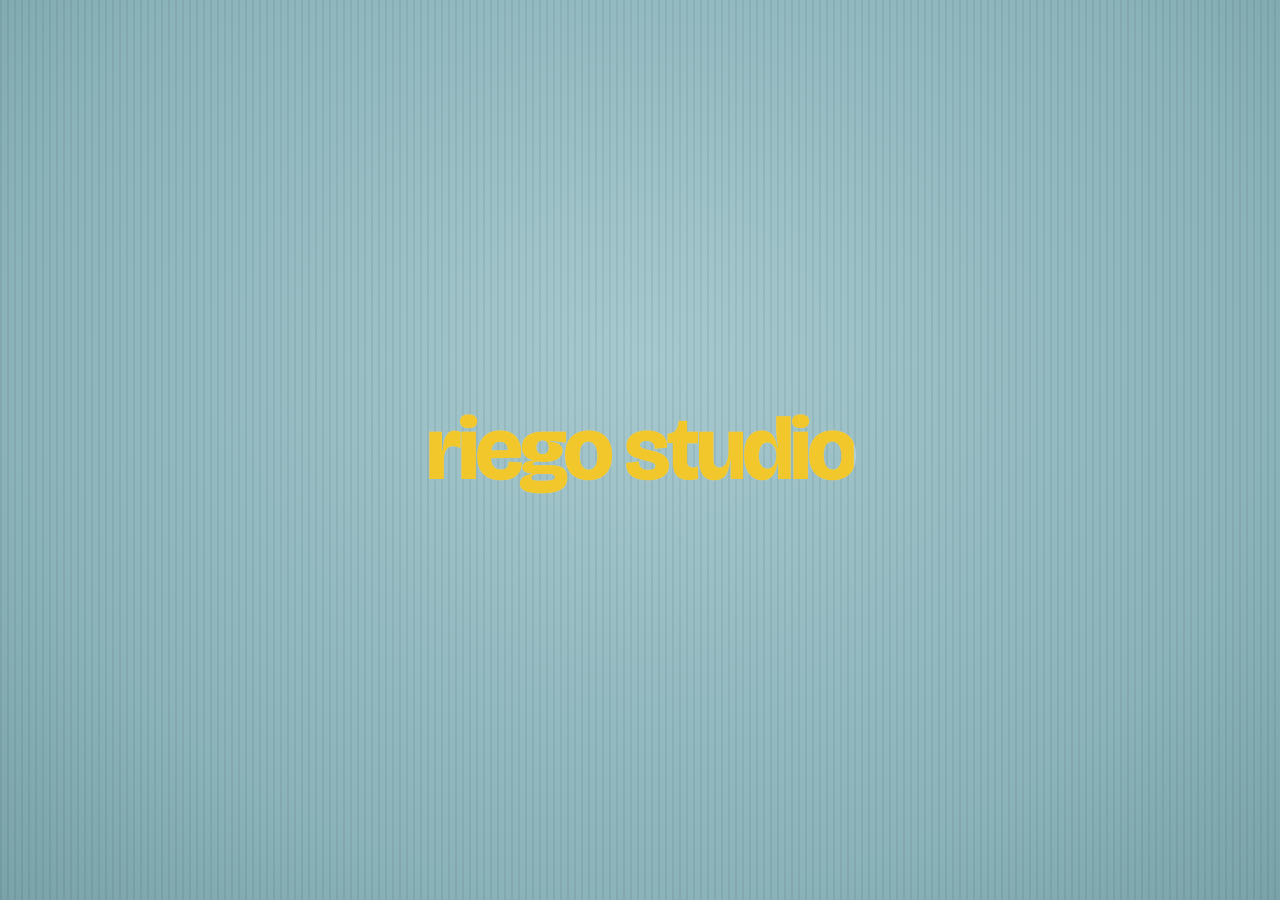
==== commit fd9d2583: "Loading screen: blue matched to the portfolio magazine cover Co-Authored-By: Claude Opus 5.5 <norepl" ====
--- a/index.html
+++ b/index.html
@@ -220,11 +220,11 @@
 
   #loader{position:fixed;inset:0;z-index:100;display:flex;align-items:center;justify-content:center;
     background:repeating-linear-gradient(90deg,rgba(0,0,0,.06) 0 2px,transparent 2px 7px),
-      radial-gradient(ellipse at 50% 40%,#3f5d84 0%,#2e4767 70%,#263c58 100%);
+      radial-gradient(ellipse at 50% 40%,#a6c9cf 0%,#8bb3ba 70%,#79a3a8 100%);
     transition:opacity .7s ease,visibility .7s}
   #loader.done{opacity:0;visibility:hidden}
   #loader .lg{position:relative;font-family:var(--font);font-weight:800;font-size:clamp(44px,7vw,96px);line-height:1;letter-spacing:-.045em;white-space:nowrap}
-  #loader .lg .base{color:rgba(242,199,43,.22)}
+  #loader .lg .base{color:rgba(255,255,255,.35)}
   #loader .lg .fill{position:absolute;inset:0;color:var(--yellow);clip-path:inset(0 100% 0 0);animation:charge 1.6s cubic-bezier(.6,.1,.3,1) forwards}
   @keyframes charge{to{clip-path:inset(0 0 0 0)}}
 </style>
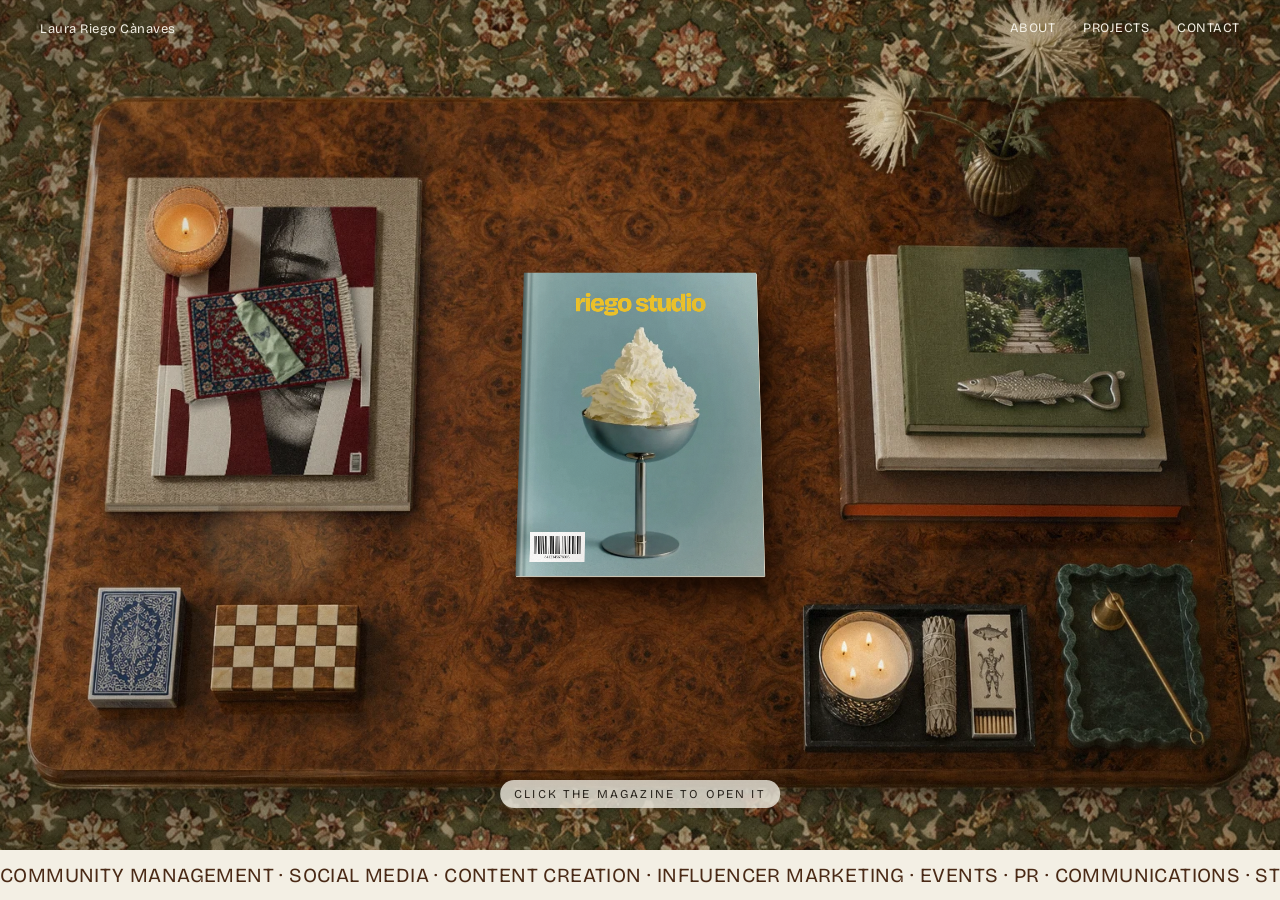
==== commit d720b56b: "About: add Riego Studio description under the title Co-Authored-By: Claude Opus 5.5 <noreply@anthrop" ====
--- a/index.html
+++ b/index.html
@@ -325,7 +325,8 @@
    <h1 class="mast">riego studio</h1><div class="barcode"><img src="img/barcode.svg" alt=""></div>`,
  intro:()=>`<div class="pad"><p class="label">Hi:)</p><h2 class="h" style="margin-top:10px">I’m Laura,</h2><div class="rule"></div>
    <p class="label" style="color:var(--ink)">Creative Comms and Marketing Specialist</p>
-   <p class="label" style="margin-top:150px">(I) My skills</p><ol class="skills">${SK.map((s,i)=>`<li><span>${i+1}</span>${s}</li>`).join('')}</ol></div>`,
+   <p class="body" style="margin-top:22px;max-width:30em">Riego Studio is a creative studio for food, travel, hospitality and design-led brands. It does content, social media and communities, illustration, brand design and strategy, with events coming soon. It’s driven by curiosity: tasting, travelling, collecting ideas and making them grow.</p>
+   <p class="label" style="margin-top:56px">(I) My skills</p><ol class="skills">${SK.map((s,i)=>`<li><span>${i+1}</span>${s}</li>`).join('')}</ol></div>`,
  food:()=>`<div class="food" id="food" style="position:absolute;inset:0"><svg viewBox="0 0 550 700" id="fsvg"></svg></div>`,
  pindex:()=>`<div class="pad"><p class="label">(II)</p><h2 class="h" style="margin-top:10px">Projects</h2>
    <p class="body" style="margin-top:16px">From branding and digital marketing to events and creative campaigns, these projects reflect the way I like to work: combining strategy with creativity to build experiences that people genuinely connect with.</p>
